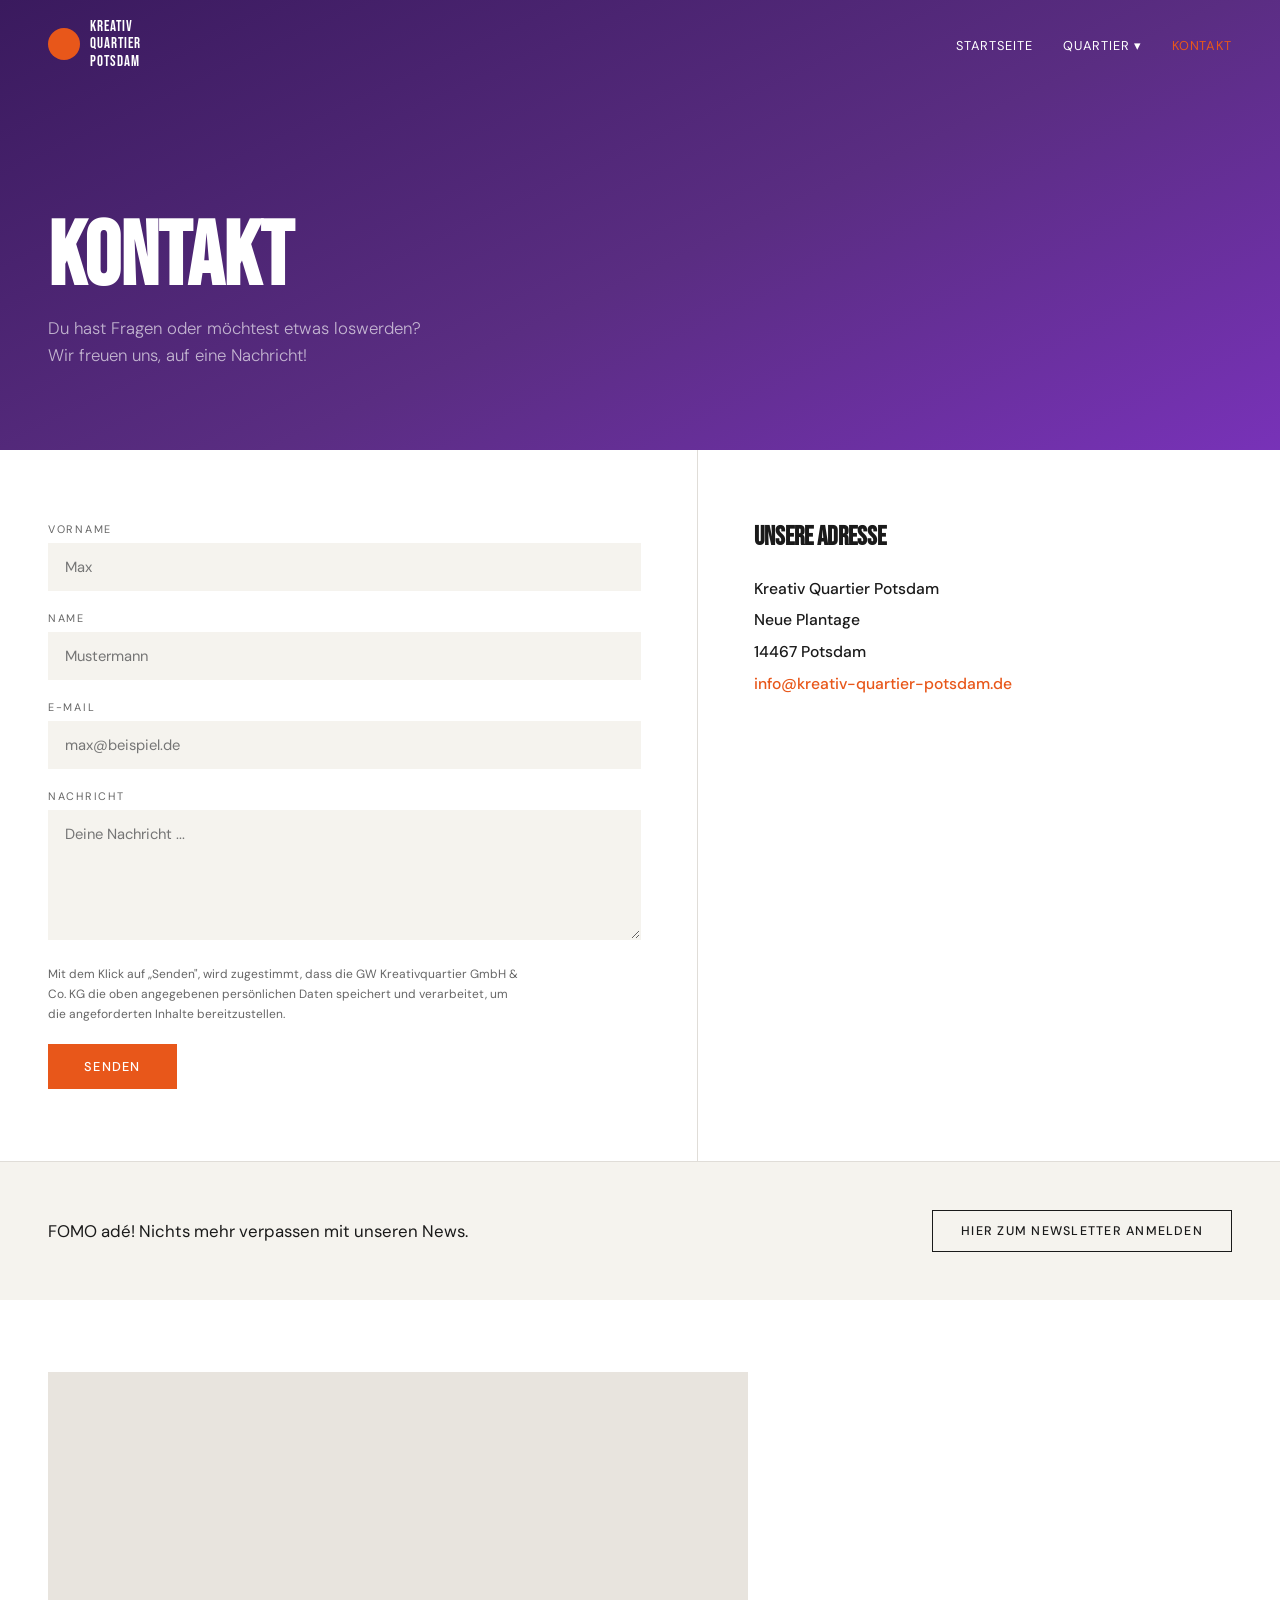
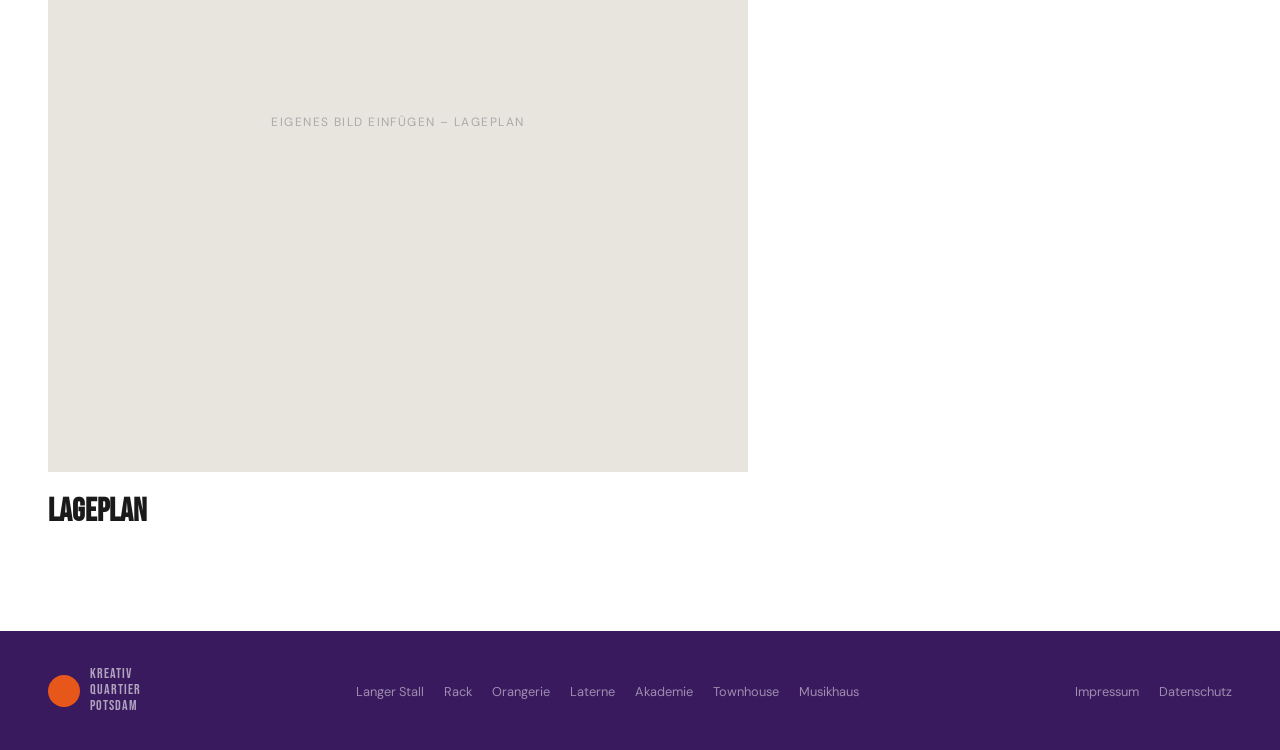
==== kontakt.html @ 8f133f1e "Add files via upload" ====
<!DOCTYPE html>
<html lang="de">
<head>
  <meta charset="UTF-8"/>
  <meta name="viewport" content="width=device-width, initial-scale=1.0"/>
  <title>Kontakt – Kreativ Quartier Potsdam</title>
  <link href="https://fonts.googleapis.com/css2?family=Bebas+Neue&family=DM+Sans:opsz,wght@9..40,300;9..40,400;9..40,500&display=swap" rel="stylesheet"/>
  <style>
    *, *::before, *::after { box-sizing: border-box; margin: 0; padding: 0; }
    html { scroll-behavior: smooth; }
    body { font-family: 'DM Sans', sans-serif; background: #fff; color: #1a1a1a; overflow-x: hidden; }

    :root {
      --orange: #E8571A;
      --purple: #5A2D82;
      --purple-dark: #3a1a5e;
      --off: #F5F3EE;
      --dark: #1a1a1a;
      --gray: #666;
      --border: #e0ddd8;
    }

    /* ── NAV ── */
    nav {
      position: fixed; top: 0; left: 0; right: 0; z-index: 200;
      display: flex; align-items: center; justify-content: space-between;
      padding: 18px 48px;
      background: rgba(26,10,50,0);
      transition: background .3s;
    }
    nav.scrolled { background: rgba(26,10,50,.95); backdrop-filter: blur(12px); }
    .nav-logo { display: flex; align-items: center; gap: 10px; text-decoration: none; }
    .logo-mark { width: 32px; height: 32px; background: var(--orange); border-radius: 50%; flex-shrink: 0; }
    .logo-text { font-family: 'Bebas Neue', sans-serif; font-size: .95rem; color: #fff; letter-spacing: .07em; line-height: 1.15; }
    .nav-links { display: flex; gap: 30px; list-style: none; align-items: center; }
    .nav-links > li > a { color: #fff; text-decoration: none; font-size: .8rem; letter-spacing: .07em; text-transform: uppercase; }
    .nav-links > li > a:hover, .nav-links > li > a.active { color: var(--orange); }
    .dropdown { position: relative; }
    .dropdown-menu {
      display: none; position: absolute; top: 130%; left: 0;
      background: var(--purple-dark); min-width: 160px; list-style: none;
      padding: 8px 0; border-top: 2px solid var(--orange); z-index: 300;
    }
    .dropdown:hover .dropdown-menu { display: block; }
    .dropdown-menu li a {
      display: block; padding: 8px 18px; font-size: .78rem;
      color: rgba(255,255,255,.8); text-decoration: none;
    }
    .dropdown-menu li a:hover { color: var(--orange); }
    .hamburger { display: none; flex-direction: column; gap: 5px; cursor: pointer; background: none; border: none; padding: 4px; }
    .hamburger span { width: 24px; height: 2px; background: #fff; display: block; }

    /* ── PAGE INTRO (purple hero) ── */
    .page-intro {
      background: linear-gradient(155deg, var(--purple-dark) 0%, var(--purple) 55%, #7832b8 100%);
      padding: 140px 48px 80px;
      min-height: 50vh;
      display: flex; flex-direction: column; justify-content: flex-end;
    }
    .page-intro h1 {
      font-family: 'Bebas Neue', sans-serif;
      font-size: clamp(3rem, 7vw, 6rem);
      color: #fff; line-height: .9; margin-bottom: 16px;
    }
    .page-intro p {
      color: rgba(255,255,255,.65); font-size: 1.05rem; font-weight: 300;
      max-width: 480px; line-height: 1.65;
    }

    /* ── MAIN CONTENT GRID ── */
    .main-grid {
      display: grid;
      grid-template-columns: 1.2fr 1fr;
      gap: 0;
      background: #fff;
    }

    /* ── CONTACT FORM COLUMN ── */
    .form-col {
      padding: 72px 56px 72px 48px;
      border-right: 1px solid var(--border);
    }
    .form-col .form-group { margin-bottom: 20px; }
    .form-col label {
      display: block; font-size: .68rem; letter-spacing: .16em;
      text-transform: uppercase; color: var(--gray); margin-bottom: 7px;
    }
    .form-col input,
    .form-col textarea {
      width: 100%; background: var(--off); border: 1px solid transparent;
      color: var(--dark); padding: 13px 16px;
      font-family: 'DM Sans', sans-serif; font-size: .92rem;
      outline: none; transition: border-color .2s;
    }
    .form-col input:focus,
    .form-col textarea:focus { border-color: var(--orange); background: #fff; }
    .form-col textarea { resize: vertical; min-height: 130px; }
    .form-privacy {
      font-size: .75rem; color: var(--gray); line-height: 1.65;
      margin-bottom: 20px; max-width: 480px;
    }
    .btn-submit {
      background: var(--orange); color: #fff; border: none;
      padding: 14px 36px; font-family: 'DM Sans', sans-serif;
      font-size: .8rem; letter-spacing: .1em; text-transform: uppercase;
      font-weight: 500; cursor: pointer; transition: background .2s;
    }
    .btn-submit:hover { background: #c9461a; }

    /* ── ADDRESS COLUMN ── */
    .address-col { padding: 72px 48px 72px 56px; }
    .address-col h2 {
      font-family: 'Bebas Neue', sans-serif; font-size: 1.6rem;
      margin-bottom: 20px; color: var(--dark);
    }
    .address-col address {
      font-style: normal; line-height: 2; font-size: .98rem; color: var(--dark);
      font-weight: 500; margin-bottom: 6px;
    }
    .address-col a {
      display: block; margin-top: 6px; color: var(--orange);
      text-decoration: none; font-weight: 500; font-size: .98rem;
    }
    .address-col a:hover { text-decoration: underline; }

    /* ── NEWSLETTER ── */
    .newsletter-strip {
      background: var(--off); padding: 48px;
      display: flex; align-items: center; justify-content: space-between;
      gap: 32px; flex-wrap: wrap;
      border-top: 1px solid var(--border);
    }
    .newsletter-strip p {
      font-size: 1.05rem; font-weight: 400; color: var(--dark);
    }
    .newsletter-link {
      display: inline-block; padding: 12px 28px; border: 1px solid var(--dark);
      color: var(--dark); text-decoration: none; font-size: .78rem;
      letter-spacing: .1em; text-transform: uppercase; font-weight: 500;
      white-space: nowrap; transition: all .2s; flex-shrink: 0;
    }
    .newsletter-link:hover { background: var(--dark); color: #fff; }

    /* ── LAGEPLAN ── */
    .lageplan-section { padding: 72px 48px; background: #fff; }
    .lageplan-section h2 {
      font-family: 'Bebas Neue', sans-serif; font-size: 2rem;
      margin-bottom: 28px; color: var(--dark);
    }
    .lageplan-img {
      width: 100%; aspect-ratio: 1 / 1; max-width: 700px;
      background: #e8e4de;
      display: flex; align-items: center; justify-content: center;
      font-size: .75rem; letter-spacing: .12em; text-transform: uppercase;
      color: #aaa;
    }

    /* ── FOOTER ── */
    footer { background: var(--purple-dark); padding: 36px 48px; }
    .footer-inner {
      display: flex; align-items: center; justify-content: space-between;
      flex-wrap: wrap; gap: 24px;
    }
    .footer-logo { display: flex; align-items: center; gap: 10px; text-decoration: none; }
    .footer-logo .logo-text { font-size: .85rem; color: rgba(255,255,255,.6); }
    .footer-links, .footer-legal { list-style: none; display: flex; gap: 20px; flex-wrap: wrap; }
    .footer-links a, .footer-legal a {
      color: rgba(255,255,255,.5); text-decoration: none; font-size: .8rem;
    }
    .footer-links a:hover, .footer-legal a:hover { color: var(--orange); }

    /* ── RESPONSIVE ── */
    @media (max-width: 900px) {
      nav { padding: 14px 24px; }
      .nav-links { display: none; }
      .hamburger { display: flex; }
      .page-intro { padding: 120px 24px 60px; }
      .main-grid { grid-template-columns: 1fr; }
      .form-col { padding: 48px 24px; border-right: none; border-bottom: 1px solid var(--border); }
      .address-col { padding: 48px 24px; }
      .newsletter-strip { padding: 36px 24px; }
      .lageplan-section { padding: 48px 24px; }
      footer { padding: 32px 24px; }
      .footer-inner { flex-direction: column; align-items: flex-start; }
    }
  </style>
</head>
<body>

<!-- NAV -->
<nav id="navbar">
  <a href="ehem-kohlenhofareal-grombühl.html" class="nav-logo">
    <div class="logo-mark"></div>
    <div class="logo-text">KREATIV<br>QUARTIER<br>POTSDAM</div>
  </a>
  <ul class="nav-links" id="navLinks">
    <li><a href="ehem-kohlenhofareal-grombühl.html">Startseite</a></li>
    <li class="dropdown">
      <a href="quartier.html">Quartier ▾</a>
      <ul class="dropdown-menu">
        <li><a href="quartier/frame.html">Frame</a></li>
        <li><a href="quartier/pulse.html">Pulse</a></li>
        <li><a href="quartier/leuchtturm.html">Leuchtturm</a></li>
        <li><a href="quartier/deck.html">Deck</a></li>
        <li><a href="quartier/forum.html">Forum</a></li>
      </ul>
    </li>
    <li><a href="kontakt.html" class="active">Kontakt</a></li>
  </ul>
  <button class="hamburger" id="hamburger" aria-label="Menu">
    <span></span><span></span><span></span>
  </button>
</nav>

<!-- HERO / PAGE INTRO -->
<div class="page-intro">
  <h1>Kontakt</h1>
  <p>Du hast Fragen oder möchtest etwas loswerden?<br>Wir freuen uns, auf eine Nachricht!</p>
</div>

<!-- MAIN: FORM + ADDRESS -->
<div class="main-grid">

  <!-- Kontaktformular -->
  <div class="form-col">
    <form id="contactForm">
      <div class="form-group">
        <label>Vorname</label>
        <input type="text" placeholder="Max" />
      </div>
      <div class="form-group">
        <label>Name</label>
        <input type="text" placeholder="Mustermann" />
      </div>
      <div class="form-group">
        <label>E-Mail</label>
        <input type="email" placeholder="max@beispiel.de" />
      </div>
      <div class="form-group">
        <label>Nachricht</label>
        <textarea placeholder="Deine Nachricht ..."></textarea>
      </div>
      <p class="form-privacy">Mit dem Klick auf „Senden", wird zugestimmt, dass die GW Kreativquartier GmbH &amp; Co. KG die oben angegebenen persönlichen Daten speichert und verarbeitet, um die angeforderten Inhalte bereitzustellen.</p>
      <button type="submit" class="btn-submit">Senden</button>
    </form>
  </div>

  <!-- Adresse -->
  <div class="address-col">
    <h2>Unsere Adresse</h2>
    <address>
      Kreativ Quartier Potsdam<br>
      Neue Plantage<br>
      14467 Potsdam
    </address>
    <a href="mailto:info@kreativ-quartier-potsdam.de">info@kreativ-quartier-potsdam.de</a>
  </div>

</div>

<!-- NEWSLETTER -->
<div class="newsletter-strip">
  <p>FOMO adé! Nichts mehr verpassen mit unseren News.</p>
  <a href="https://share-eu1.hsforms.com/132pqT9WJT3a6_jC-g56A9A2dw2k5" target="_blank" class="newsletter-link">Hier zum Newsletter anmelden</a>
</div>

<!-- LAGEPLAN -->
<div class="lageplan-section">
  <div class="lageplan-img">Eigenes Bild einfügen – Lageplan</div>
  <h2 style="margin-top:20px;">Lageplan</h2>
</div>

<!-- FOOTER -->
<footer>
  <div class="footer-inner">
    <a href="kreativ-quartier-potsdam.html" class="footer-logo">
      <div class="logo-mark"></div>
      <div class="logo-text">KREATIV<br>QUARTIER<br>POTSDAM</div>
    </a>
    <ul class="footer-links">
      <li><a href="quartier/langer-stall.html">Langer Stall</a></li>
      <li><a href="quartier/rack.html">Rack</a></li>
      <li><a href="quartier/orangerie.html">Orangerie</a></li>
      <li><a href="quartier/laterne.html">Laterne</a></li>
      <li><a href="quartier/akademie.html">Akademie</a></li>
      <li><a href="quartier/townhouse.html">Townhouse</a></li>
      <li><a href="quartier/musikhaus.html">Musikhaus</a></li>
    </ul>
    <ul class="footer-legal">
      <li><a href="#">Impressum</a></li>
      <li><a href="#">Datenschutz</a></li>
    </ul>
  </div>
</footer>

<script>
  // Sticky nav
  const nav = document.getElementById('navbar');
  window.addEventListener('scroll', () => {
    nav.classList.toggle('scrolled', window.scrollY > 50);
  });

  // Hamburger
  const hamburger = document.getElementById('hamburger');
  const links = document.getElementById('navLinks');
  let open = false;
  hamburger.addEventListener('click', () => {
    open = !open;
    links.style.cssText = open
      ? 'display:flex;flex-direction:column;position:fixed;inset:0;background:rgba(26,0,50,.97);align-items:center;justify-content:center;gap:24px;z-index:99;padding:40px;'
      : '';
  });

  // Form submit
  const form = document.getElementById('contactForm');
  form.addEventListener('submit', e => {
    e.preventDefault();
    const btn = form.querySelector('.btn-submit');
    btn.textContent = 'Nachricht gesendet ✓';
    btn.style.background = '#1f7a40';
    setTimeout(() => {
      btn.textContent = 'Senden';
      btn.style.background = '';
    }, 3500);
  });
</script>
</body>
</html>
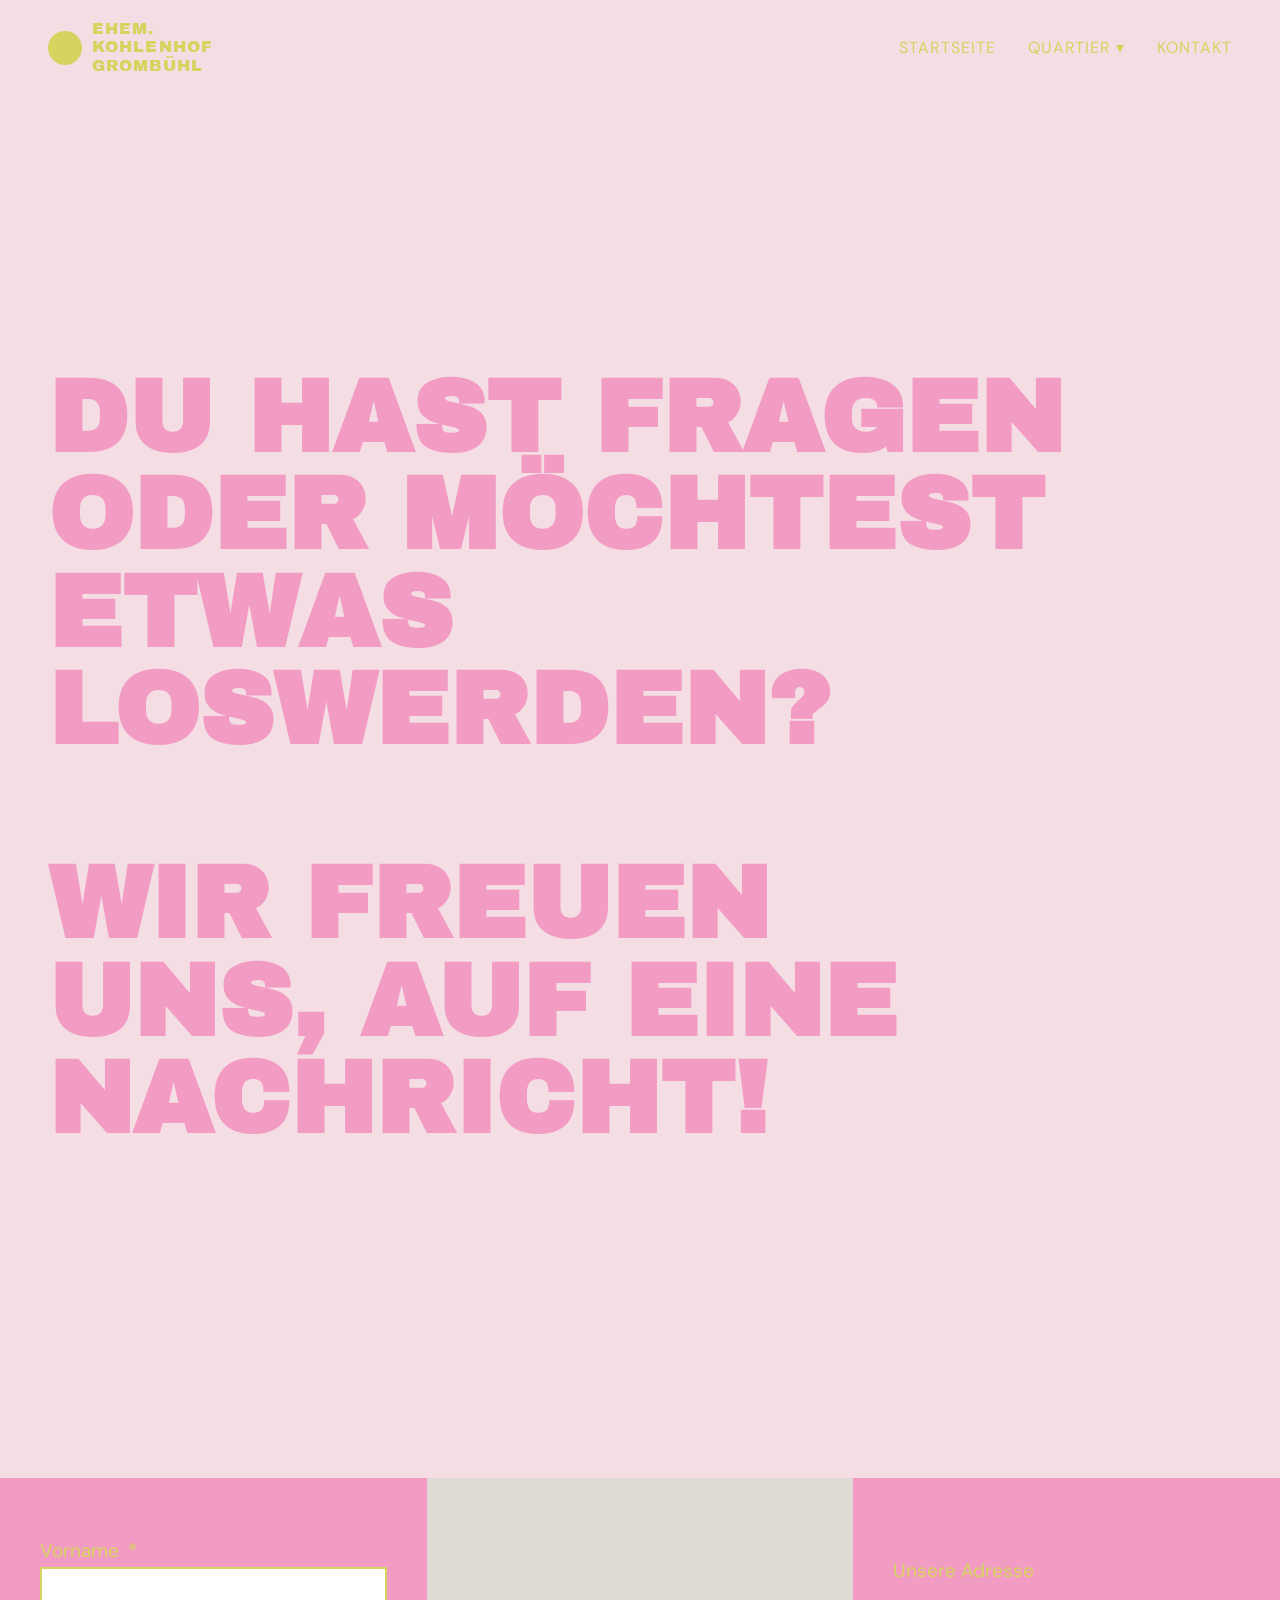
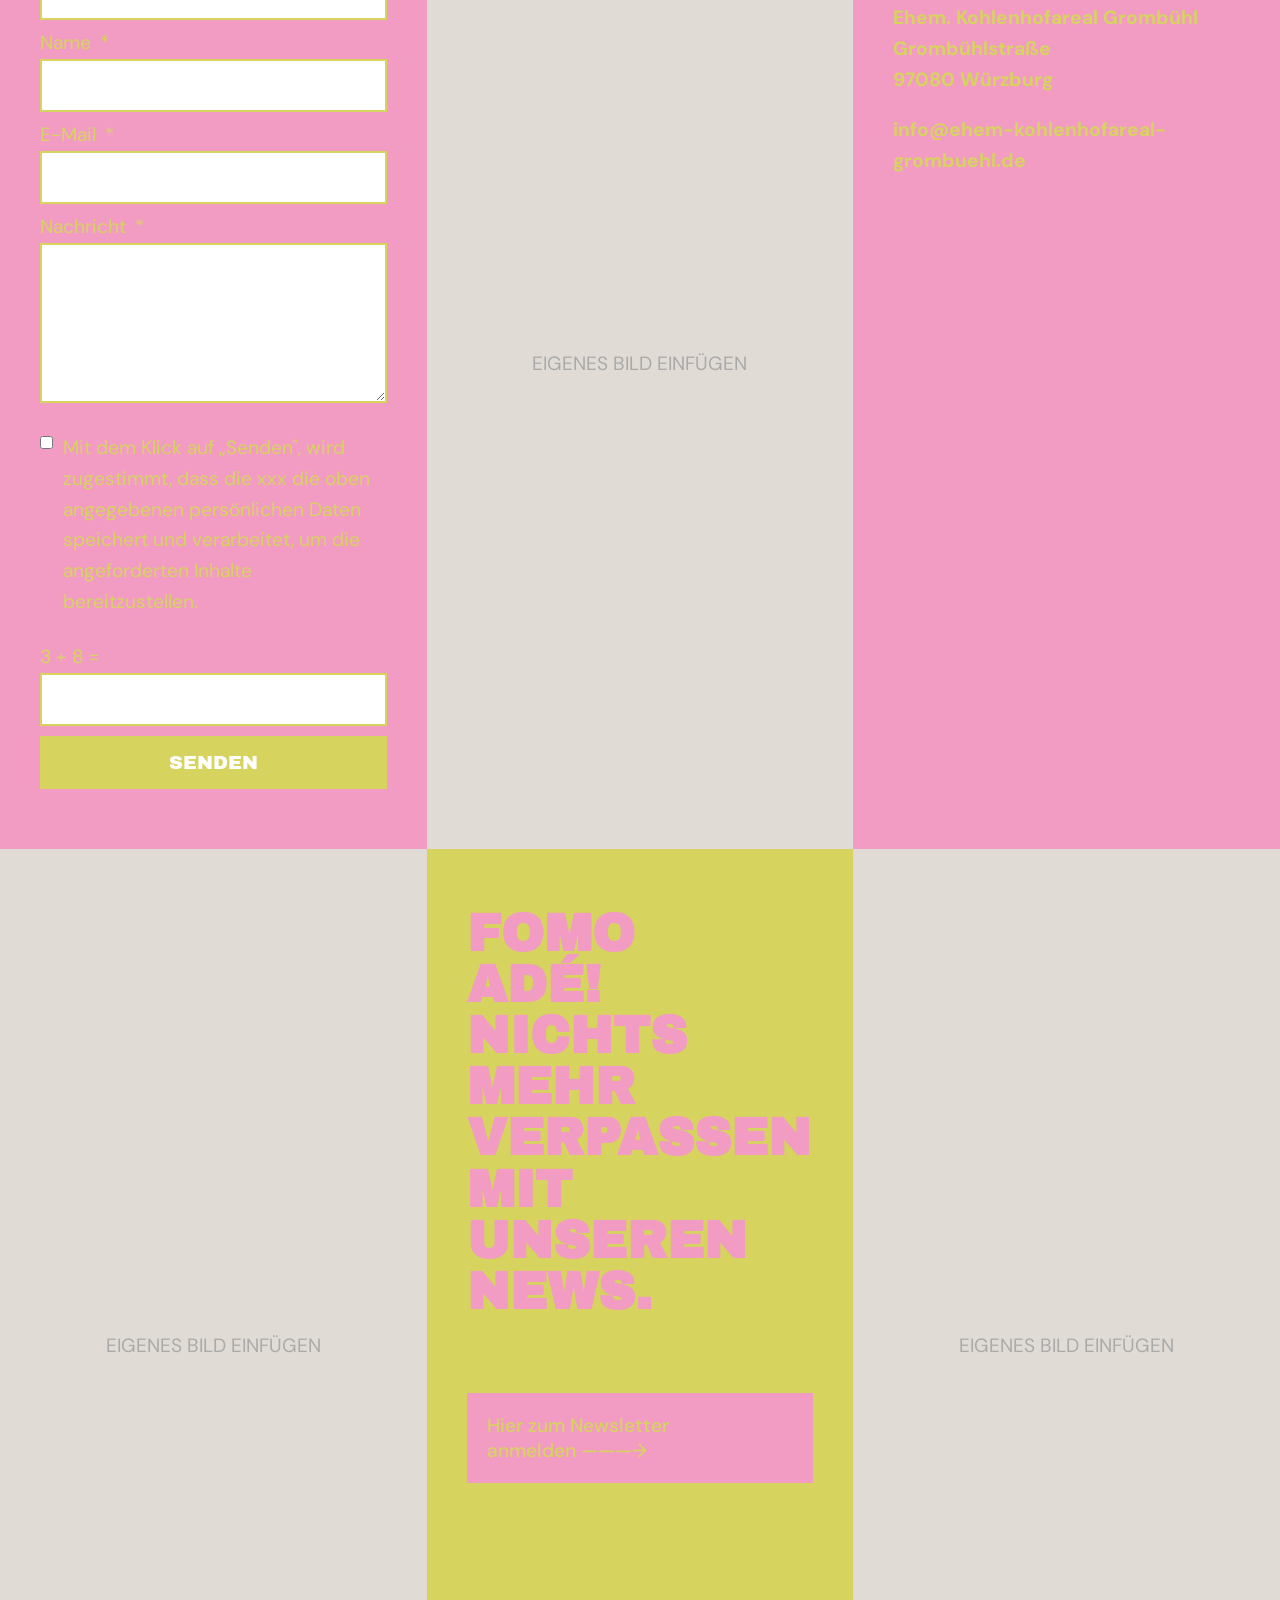
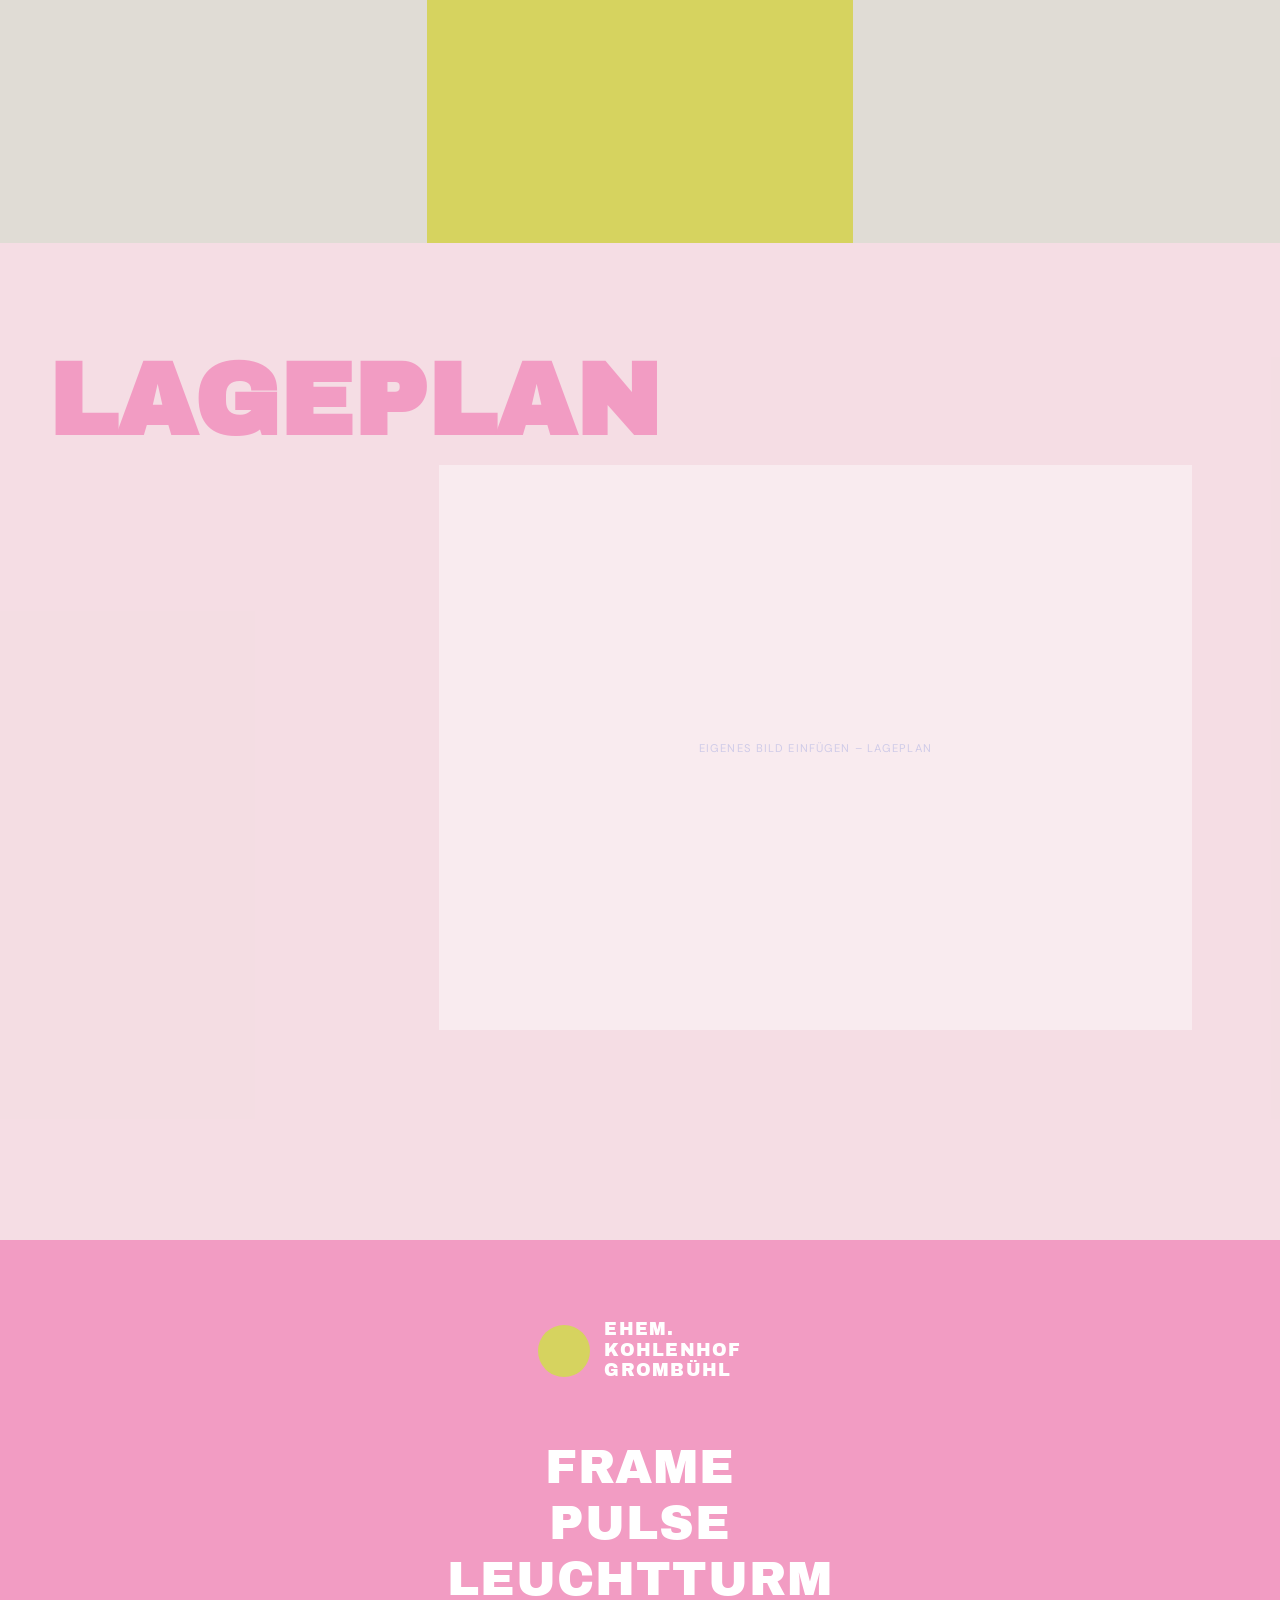
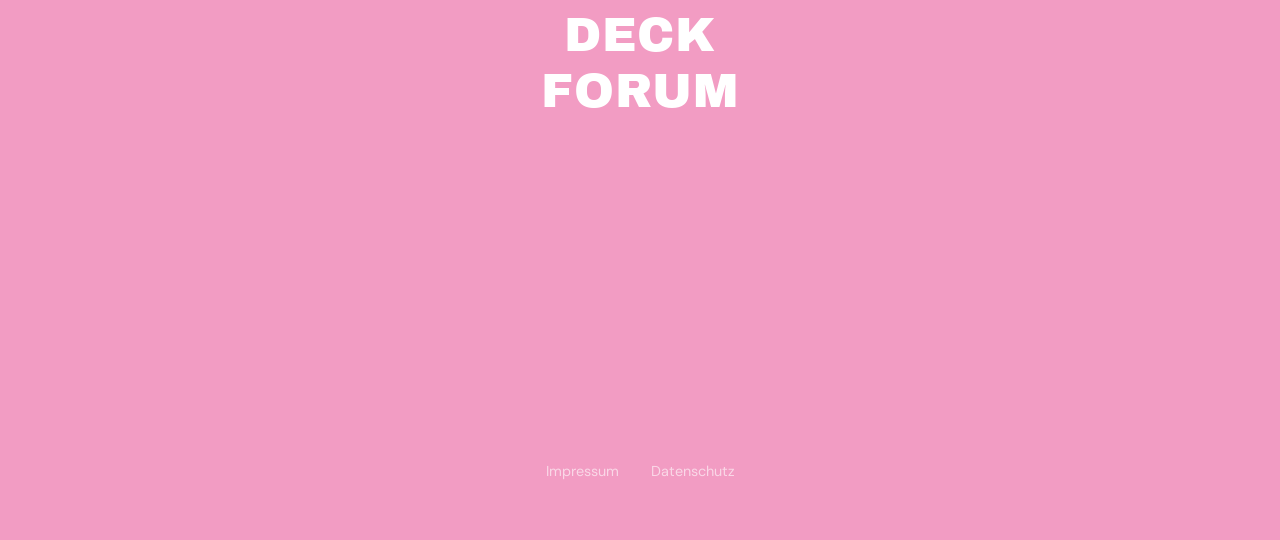
==== commit a4cfb608: "Änderung" ====
--- a/kontakt.html
+++ b/kontakt.html
@@ -1,295 +1,700 @@
 <!DOCTYPE html>
 <html lang="de">
 <head>
-  <meta charset="UTF-8"/>
-  <meta name="viewport" content="width=device-width, initial-scale=1.0"/>
-  <title>Kontakt – Kreativ Quartier Potsdam</title>
-  <link href="https://fonts.googleapis.com/css2?family=Bebas+Neue&family=DM+Sans:opsz,wght@9..40,300;9..40,400;9..40,500&display=swap" rel="stylesheet"/>
+ <meta charset="UTF-8" />
+  <meta name="viewport" content="width=device-width, initial-scale=1.0" />
+  <title>Ehem. Kohlenhofareal Grombühl</title>
+  <link href="https://fonts.googleapis.com/css2?family=Archivo+Black&family=DM+Sans:ital,opsz,wght@0,9..40,300;0,9..40,400;0,9..40,500;1,9..40,300&display=swap" rel="stylesheet" />
   <style>
     *, *::before, *::after { box-sizing: border-box; margin: 0; padding: 0; }
+
+    :root {
+      --gelb: 244, 210, 66;
+      --rot: 196, 95, 63;
+      --lachs: 255, 192, 192;
+      --rosa: 242, 156, 195;
+      --lila: 207, 203, 232;
+      --blau: 128, 176, 232;
+      --grün1: 137, 142, 70;
+      --grün2: 214, 211, 95;
+      --türkis: 0, 132, 113;
+      --white: #FFFFFF;
+      --off-white: #F5F3EE;
+      --dark: #1a1a1a;
+      --gray: #888;
+    }
+
     html { scroll-behavior: smooth; }
-    body { font-family: 'DM Sans', sans-serif; background: #fff; color: #1a1a1a; overflow-x: hidden; }
-
-    :root {
-      --orange: #E8571A;
-      --purple: #5A2D82;
-      --purple-dark: #3a1a5e;
-      --off: #F5F3EE;
-      --dark: #1a1a1a;
-      --gray: #666;
-      --border: #e0ddd8;
-    }
-
-    /* ── NAV ── */
+
+    body {
+      font-family: 'DM Sans', sans-serif;
+      background: var(--off-white);
+      color: var(--dark);
+      overflow-x: hidden;
+    }
+
+
+   /* ── NAV ── */
     nav {
-      position: fixed; top: 0; left: 0; right: 0; z-index: 200;
+      position: fixed; top: 0; left: 0; right: 0; z-index: 100;
       display: flex; align-items: center; justify-content: space-between;
-      padding: 18px 48px;
-      background: rgba(26,10,50,0);
+      padding: 20px 48px;
+      background: transparent;
       transition: background .3s;
     }
-    nav.scrolled { background: rgba(26,10,50,.95); backdrop-filter: blur(12px); }
-    .nav-logo { display: flex; align-items: center; gap: 10px; text-decoration: none; }
-    .logo-mark { width: 32px; height: 32px; background: var(--orange); border-radius: 50%; flex-shrink: 0; }
-    .logo-text { font-family: 'Bebas Neue', sans-serif; font-size: .95rem; color: #fff; letter-spacing: .07em; line-height: 1.15; }
-    .nav-links { display: flex; gap: 30px; list-style: none; align-items: center; }
-    .nav-links > li > a { color: #fff; text-decoration: none; font-size: .8rem; letter-spacing: .07em; text-transform: uppercase; }
-    .nav-links > li > a:hover, .nav-links > li > a.active { color: var(--orange); }
-    .dropdown { position: relative; }
+    nav.scrolled { 
+      background: rgba(255,255,255,.50); 
+      backdrop-filter: blur(14px); 
+    }
+    .nav-logo { 
+      display: flex; 
+      align-items: center; 
+      gap: 10px; 
+      text-decoration: none; 
+    }
+    .logo-mark { 
+      width: 34px; 
+      height: 34px; 
+      background: rgba(var(--grün2), 1); 
+      border-radius: 50%; 
+      flex-shrink: 0; 
+    }
+    .logo-text {
+      font-family: 'Archivo Black', sans-serif; 
+      font-size: 1rem;
+      color: rgba(var(--grün2), 1); 
+      letter-spacing: .07em; 
+      line-height: 1.15;
+    }
+    .nav-links { 
+      display: flex; 
+      gap: 32px; 
+      list-style: none; 
+      align-items: center; 
+    }
+    .nav-links a {
+      color: rgba(var(--grün2), 1); 
+      text-decoration: none;
+      font-size: 1rem; 
+      font-weight: 400; 
+      letter-spacing: .06em;
+      text-transform: uppercase; 
+      position: relative;
+    }
+    .nav-links a::after {
+      content: ''; 
+      position: absolute; 
+      bottom: -3px; 
+      left: 0; 
+      right: 0;
+      height: 1px; 
+      background: rgba(var(--grün2), 1);
+      transform: scaleX(0); 
+      transition: transform .25s;
+    }
+    .nav-links a:hover::after { 
+      transform: scaleX(1); 
+    }
+    .dropdown { 
+      position: relative; 
+    }
     .dropdown-menu {
-      display: none; position: absolute; top: 130%; left: 0;
-      background: var(--purple-dark); min-width: 160px; list-style: none;
-      padding: 8px 0; border-top: 2px solid var(--orange); z-index: 300;
-    }
-    .dropdown:hover .dropdown-menu { display: block; }
-    .dropdown-menu li a {
-      display: block; padding: 8px 18px; font-size: .78rem;
-      color: rgba(255,255,255,.8); text-decoration: none;
-    }
-    .dropdown-menu li a:hover { color: var(--orange); }
-    .hamburger { display: none; flex-direction: column; gap: 5px; cursor: pointer; background: none; border: none; padding: 4px; }
-    .hamburger span { width: 24px; height: 2px; background: #fff; display: block; }
-
-    /* ── PAGE INTRO (purple hero) ── */
-    .page-intro {
-      background: linear-gradient(155deg, var(--purple-dark) 0%, var(--purple) 55%, #7832b8 100%);
-      padding: 140px 48px 80px;
-      min-height: 50vh;
-      display: flex; flex-direction: column; justify-content: flex-end;
-    }
-    .page-intro h1 {
-      font-family: 'Bebas Neue', sans-serif;
-      font-size: clamp(3rem, 7vw, 6rem);
-      color: #fff; line-height: .9; margin-bottom: 16px;
-    }
-    .page-intro p {
-      color: rgba(255,255,255,.65); font-size: 1.05rem; font-weight: 300;
-      max-width: 480px; line-height: 1.65;
-    }
-
-    /* ── MAIN CONTENT GRID ── */
-    .main-grid {
+      display: none; 
+      position: absolute; 
+      top: 160%; 
+      left: 0;
+      background: rgba(var(--rosa), 1); 
+      min-width: 170px;
+    }
+    .dropdown-menu::before {
+      content: '';
+      position: absolute;
+      top: -20px;        
+      left: 0; right: 0;
+      height: 20px;      
+      background: transparent;
+    }
+    .dropdown:hover .dropdown-menu { 
+      display: block; 
+    }
+    .dropdown-menu a {
+      display: block; 
+      padding: 8px 18px; 
+      font-size: 1rem;
+      text-transform: none; 
+      letter-spacing: 0; 
+      color: rgba(var(--grün2), 1);
+    }
+    .dropdown-menu a::after { 
+      display: none; 
+    }
+    .dropdown-menu a:hover { 
+      background: rgba(var(--grün2), 1); 
+      color: rgba(var(--rosa), 1); 
+      text-decoration: underline; 
+    }
+    .nav-cta {
+      background: var(--white) !important; 
+      color: var(--white) !important;
+      padding: 10px 22px !important;
+    }
+    .nav-cta::after { 
+      display: none !important; 
+    }
+    .nav-cta:hover { 
+      background: #c9461a !important; 
+    }
+    .hamburger { 
+      display: none; 
+      flex-direction: column; 
+      gap: 5px; cursor: pointer;
+      background: none; 
+      border: none;   
+      padding: 4px; 
+    }
+    .hamburger span { 
+      width: 26px; 
+      height: 2px; 
+      background: var(--white); 
+      display: block; 
+      transition: .3s; 
+    }
+
+
+    /* ── KONTAKT HEAD ── */
+    .kontakt-head-section {
+      background: rgba(var(--rosa), 0.25);
+      min-height: 100vh;
+      padding: 120px 48px 80px;
+    }
+    .kontakt-head-section h1 {
+      font-family: 'Archivo Black', sans-serif;
+      font-size: clamp(4rem, 8vw, 8rem);
+      color: rgba(var(--rosa), 1);
+      text-transform: uppercase;
+      line-height: .95;
+      margin-top: 250px;
+      margin-bottom: 250px;
+    }
+
+    @media (max-width: 600px) {
+      .kontakt-head-section { padding: 100px 24px 60px; }
+      .kontakt-head-section h1 { margin-bottom: 60px; }
+    }
+
+
+    /* ── KONTAKT SEITE ── */
+    .kontakt-wrapper {
       display: grid;
-      grid-template-columns: 1.2fr 1fr;
-      gap: 0;
-      background: #fff;
-    }
-
-    /* ── CONTACT FORM COLUMN ── */
-    .form-col {
-      padding: 72px 56px 72px 48px;
-      border-right: 1px solid var(--border);
-    }
-    .form-col .form-group { margin-bottom: 20px; }
-    .form-col label {
-      display: block; font-size: .68rem; letter-spacing: .16em;
-      text-transform: uppercase; color: var(--gray); margin-bottom: 7px;
-    }
-    .form-col input,
-    .form-col textarea {
-      width: 100%; background: var(--off); border: 1px solid transparent;
-      color: var(--dark); padding: 13px 16px;
-      font-family: 'DM Sans', sans-serif; font-size: .92rem;
-      outline: none; transition: border-color .2s;
-    }
-    .form-col input:focus,
-    .form-col textarea:focus { border-color: var(--orange); background: #fff; }
-    .form-col textarea { resize: vertical; min-height: 130px; }
-    .form-privacy {
-      font-size: .75rem; color: var(--gray); line-height: 1.65;
-      margin-bottom: 20px; max-width: 480px;
-    }
-    .btn-submit {
-      background: var(--orange); color: #fff; border: none;
-      padding: 14px 36px; font-family: 'DM Sans', sans-serif;
-      font-size: .8rem; letter-spacing: .1em; text-transform: uppercase;
-      font-weight: 500; cursor: pointer; transition: background .2s;
-    }
-    .btn-submit:hover { background: #c9461a; }
-
-    /* ── ADDRESS COLUMN ── */
-    .address-col { padding: 72px 48px 72px 56px; }
-    .address-col h2 {
-      font-family: 'Bebas Neue', sans-serif; font-size: 1.6rem;
-      margin-bottom: 20px; color: var(--dark);
-    }
-    .address-col address {
-      font-style: normal; line-height: 2; font-size: .98rem; color: var(--dark);
-      font-weight: 500; margin-bottom: 6px;
-    }
-    .address-col a {
-      display: block; margin-top: 6px; color: var(--orange);
-      text-decoration: none; font-weight: 500; font-size: .98rem;
-    }
-    .address-col a:hover { text-decoration: underline; }
-
-    /* ── NEWSLETTER ── */
-    .newsletter-strip {
-      background: var(--off); padding: 48px;
-      display: flex; align-items: center; justify-content: space-between;
-      gap: 32px; flex-wrap: wrap;
-      border-top: 1px solid var(--border);
-    }
-    .newsletter-strip p {
-      font-size: 1.05rem; font-weight: 400; color: var(--dark);
+      grid-template-columns: 1fr 1fr 1fr;
+    }
+    .kontakt-seite,
+    .newsletter-section {
+      display: contents;
+    }
+
+    /* Spalte 1: Formular */
+    .kontakt-form-col {
+      background: rgba(var(--rosa), 1);
+      padding: 60px 40px 60px;
+      display: flex;
+      flex-direction: column;
+    }
+    .kontakt-form-col form {
+      display: flex;
+      flex-direction: column;
+      gap: 10px;
+    }
+    .kontakt-form-col .kf-group {
+      display: flex;
+      flex-direction: column;
+      gap: 4px;
+    }
+    .kontakt-form-col label {
+      font-size: 1.2rem;
+      color: rgba(var(--grün2), 1);
+    }
+    .kontakt-form-col label .required {
+      color: rgba(var(--grün2), 1);
+      margin-left: 4px;
+    }
+    .kontakt-form-col input,
+    .kontakt-form-col textarea {
+      width: 100%;
+      background: var(--white);
+      border: 2px solid rgba(var(--grün2), 1);
+      color: rgba(var(--grün2), 1);
+      padding: 12px 14px;
+      font-family: 'DM Sans', sans-serif;
+      font-size: 1.2rem;
+      outline: none;
+    }
+    .kontakt-form-col textarea {
+      resize: vertical;
+      min-height: 160px;
+    }
+    .kontakt-privacy {
+      display: flex;
+      align-items: flex-start;
+      gap: 10px;
+      font-size: 1.2rem;
+      color: rgba(var(--grün2), 1);
+      line-height: 1.6;
+      margin-top: 20px;
+    }
+    .kontakt-privacy input[type="checkbox"] {
+      width: auto;
+      margin-top: 3px;
+      flex-shrink: 0;
+      border: 1.5px solid rgba(var(--grün2), 1);
+    }
+    .kontakt-captcha-label {
+      font-size: 1.2rem;
+      color: rgba(var(--grün2), 1);
+    }
+    .kontakt-submit {
+      width: 100%;
+      background: rgba(var(--grün2), 1);
+      color: var(--white);
+      border: none;
+      padding: 16px;
+      font-family: 'Archivo Black', sans-serif;
+      font-size: 1.2rem;
+      text-transform: uppercase;
+      cursor: pointer;
+      transition: background .2s;
+    }
+
+    /* Spalte 2: Bild */
+    .kontakt-img-col {
+      position: relative;
+      overflow: hidden;
+    }
+    .kontakt-img-col img {
+      position: absolute;
+      inset: 0;
+      width: 100%;
+      height: 100%;
+      object-fit: cover;
+    }
+    .kontakt-img-placeholder {
+      position: absolute;
+      inset: 0;
+      background: #e0dcd5;
+      display: flex;
+      align-items: center;
+      justify-content: center;
+      font-size: 1.2rem;
+      text-transform: uppercase;
+      color: #aaa;
+    }
+
+    /* Spalte 3: Adresse */
+    .kontakt-adresse-col {
+      background: rgba(var(--rosa), 1);
+      padding: 80px 40px 60px;
+      display: flex;
+      flex-direction: column;
+      gap: 20px;
+    }
+    .kontakt-adresse-col .adresse-label {
+      font-size: 1.2rem;
+      color: rgba(var(--grün2), 1);
+    }
+    .kontakt-adresse-col address {
+      font-style: normal;
+      font-size: 1.2rem;
+      color: rgba(var(--grün2), 1);
+      line-height: 1.6;
+      font-weight: bold
+    }
+    .kontakt-adresse-col a {
+      font-size: 1.2rem;
+      color: rgba(var(--grün2), 1);
+      text-decoration: none;
+      line-height: 1.6;
+      font-weight: bold
+    }
+    .kontakt-adresse-col a:hover {
+      text-decoration: underline;
+    }
+
+    /* ── NEWSLETTER SECTION ── */
+    .newsletter-img-left {
+      position: relative;
+      overflow: hidden;
+    }
+    .newsletter-img-left img,
+    .newsletter-img-right img {
+      position: absolute;
+      inset: 0;
+      width: 100%;
+      height: 100%;
+      object-fit: cover;
+    }
+    .newsletter-img-placeholder {
+      position: absolute;
+      inset: 0;
+      background: #e0dcd5;
+      display: flex;
+      align-items: center;
+      justify-content: center;
+      font-size: 1.2rem;
+      text-transform: uppercase;
+      color: #aaa;
+    }
+    .newsletter-mitte {
+      background: rgba(var(--grün2), 1);
+      padding: 60px 40px;
+      display: flex;
+      flex-direction: column;
+      justify-content: space-between;
+    }
+    .newsletter-mitte h2 {
+      font-family: 'Archivo Black', sans-serif;
+      font-size: clamp(2rem, 4vw, 4rem);
+      color: rgba(var(--rosa), 1);
+      text-transform: uppercase;
+      line-height: 1.0;
+      margin-bottom: 75px;
     }
     .newsletter-link {
-      display: inline-block; padding: 12px 28px; border: 1px solid var(--dark);
-      color: var(--dark); text-decoration: none; font-size: .78rem;
-      letter-spacing: .1em; text-transform: uppercase; font-weight: 500;
-      white-space: nowrap; transition: all .2s; flex-shrink: 0;
-    }
-    .newsletter-link:hover { background: var(--dark); color: #fff; }
+      display: inline-flex;
+      align-items: center;
+      justify-content: space-between;
+      gap: 16px;
+      padding: 20px 20px;
+      background: rgba(var(--rosa), 1);
+      color: rgba(var(--grün2), 1);
+      text-decoration: none;
+      font-size: 1.2rem;
+      font-weight: 500;
+      transition: opacity .2s;
+      margin-bottom: 300px;
+    }
+    .newsletter-link:hover {
+      text-decoration: underline;
+    }
+    .newsletter-img-right {
+      position: relative;
+      overflow: hidden;
+    }
+
+    @media (max-width: 900px) {
+      .kontakt-wrapper { grid-template-columns: 1fr; }
+      .kontakt-seite, .newsletter-section { display: block; }
+      .kontakt-img-col { min-height: 50vh; }
+      .newsletter-img-left,
+      .newsletter-img-right { min-height: 40vh; position: relative; }
+    }
+
 
     /* ── LAGEPLAN ── */
-    .lageplan-section { padding: 72px 48px; background: #fff; }
-    .lageplan-section h2 {
-      font-family: 'Bebas Neue', sans-serif; font-size: 2rem;
-      margin-bottom: 28px; color: var(--dark);
+    .lageplan-section {
+      background: rgba(var(--rosa), 0.25);
+      padding: 60px 48px;
+      display: block;
+      grid-template-columns: 1fr 2fr;
+      gap: 48px;
+      align-items: start;
+      min-height: 60vh;
+    }
+    .lageplan-titel h2 {
+      font-family: 'Archivo Black', sans-serif;
+      font-size: clamp(4rem, 8vw, 8rem);
+      color: rgba(var(--rosa), 1);
+      text-transform: uppercase;
+      line-height: .95;
+      margin-top: 50px;
+      margin-bottom: 15px;
     }
     .lageplan-img {
-      width: 100%; aspect-ratio: 1 / 1; max-width: 700px;
-      background: #e8e4de;
-      display: flex; align-items: center; justify-content: center;
-      font-size: .75rem; letter-spacing: .12em; text-transform: uppercase;
-      color: #aaa;
-    }
-
-    /* ── FOOTER ── */
-    footer { background: var(--purple-dark); padding: 36px 48px; }
-    .footer-inner {
-      display: flex; align-items: center; justify-content: space-between;
-      flex-wrap: wrap; gap: 24px;
-    }
-    .footer-logo { display: flex; align-items: center; gap: 10px; text-decoration: none; }
-    .footer-logo .logo-text { font-size: .85rem; color: rgba(255,255,255,.6); }
-    .footer-links, .footer-legal { list-style: none; display: flex; gap: 20px; flex-wrap: wrap; }
-    .footer-links a, .footer-legal a {
-      color: rgba(255,255,255,.5); text-decoration: none; font-size: .8rem;
-    }
-    .footer-links a:hover, .footer-legal a:hover { color: var(--orange); }
-
-    /* ── RESPONSIVE ── */
-    @media (max-width: 900px) {
-      nav { padding: 14px 24px; }
-      .nav-links { display: none; }
-      .hamburger { display: flex; }
-      .page-intro { padding: 120px 24px 60px; }
-      .main-grid { grid-template-columns: 1fr; }
-      .form-col { padding: 48px 24px; border-right: none; border-bottom: 1px solid var(--border); }
-      .address-col { padding: 48px 24px; }
-      .newsletter-strip { padding: 36px 24px; }
-      .lageplan-section { padding: 48px 24px; }
-      footer { padding: 32px 24px; }
-      .footer-inner { flex-direction: column; align-items: flex-start; }
+      margin-left: 33%;
+      box-sizing: border-box;
+      padding-right: 40px;
+      margin-bottom: 150px;   
+    }
+    .lageplan-img img {
+      width: 100%;
+      height: auto;
+      display: block;
+    }
+    .lageplan-placeholder {
+      width: 100%;
+      aspect-ratio: 4/3;
+      background: rgba(255,255,255,.4);
+      display: flex;
+      align-items: center;
+      justify-content: center;
+      font-size: .7rem;
+      letter-spacing: .1em;
+      text-transform: uppercase;
+      color: rgba(var(--lila), 1);
+    }
+
+    @media (max-width: 700px) {
+      .lageplan-section { grid-template-columns: 1fr; padding: 48px 24px; }
+    }
+
+
+    /* ── FOOTER NEU ── */
+    .footer-neu {
+      background-color: rgba(var(--rosa), 1);
+      padding: 80px 48px 60px;
+      display: flex;
+      flex-direction: column;
+      align-items: center;
+      text-align: center;
+      min-height: 100vh;
+      justify-content: space-between;
+    }
+    .footer-neu-logo {
+      display: flex;
+      align-items: center;
+      gap: 14px;
+      text-decoration: none;
+      margin-bottom: 60px;
+    }
+    .footer-neu-logo .logo-mark {
+      width: 52px;
+      height: 52px;
+      background: rgba(var(--grün2), 1);
+      border-radius: 50%;
+      flex-shrink: 0;
+    }
+    .footer-neu-logo .logo-text {
+      font-family: 'Archivo Black', sans-serif;
+      font-size: 1.1rem;
+      color: var(--white);
+      letter-spacing: .07em;
+      line-height: 1.15;
+      text-align: left;
+    }
+    .footer-neu-nav {
+      list-style: none;
+      display: flex;
+      flex-direction: column;
+      align-items: center;
+      gap: 4px;
+      margin-bottom: auto;
+    }
+    .footer-neu-nav a {
+      font-family: 'Archivo Black', sans-serif;
+      font-size: clamp(2rem, 4vw, 3rem);
+      color: var(--white);
+      text-decoration: none;
+      letter-spacing: .02em;
+      transition: color .2s;
+    }
+    .footer-neu-nav a:hover {
+      color: rgba(var(--grün2), 1);
+      text-decoration: underline;
+    }
+    .footer-neu-legal {
+      display: flex;
+      gap: 32px;
+      margin-top: 60px;
+    }
+    .footer-neu-legal a {
+      color: rgba(255,255,255,.6);
+      text-decoration: none;
+      font-size: .9rem;
+      transition: color .2s;
+    }
+    .footer-neu-legal a:hover {
+      color: var(--white);
+    }
+
+    @media (max-width: 600px) {
+      .footer-neu { padding: 60px 24px 40px; }
+      .footer-neu-nav a { font-size: 1.8rem; }
     }
   </style>
 </head>
 <body>
 
-<!-- NAV -->
+
+<!-- ─── NAV ─── -->
 <nav id="navbar">
-  <a href="ehem-kohlenhofareal-grombühl.html" class="nav-logo">
+  <a href="index.html" class="nav-logo">
     <div class="logo-mark"></div>
-    <div class="logo-text">KREATIV<br>QUARTIER<br>POTSDAM</div>
+    <div class="logo-text">EHEM.<br>KOHLENHOF<br>GROMBÜHL</div>
   </a>
   <ul class="nav-links" id="navLinks">
-    <li><a href="ehem-kohlenhofareal-grombühl.html">Startseite</a></li>
+    <li><a href="index.html">STARTSEITE</a></li>
     <li class="dropdown">
-      <a href="quartier.html">Quartier ▾</a>
-      <ul class="dropdown-menu">
-        <li><a href="quartier/frame.html">Frame</a></li>
-        <li><a href="quartier/pulse.html">Pulse</a></li>
-        <li><a href="quartier/leuchtturm.html">Leuchtturm</a></li>
-        <li><a href="quartier/deck.html">Deck</a></li>
-        <li><a href="quartier/forum.html">Forum</a></li>
-      </ul>
+      <a href="quartier.html">QUARTIER ▾</a>
+      <div class="dropdown-menu">
+        <a href="quartier/frame.html">FRAME</a>
+        <a href="quartier/pulse.html">PULSE</a>
+        <a href="quartier/leuchtturm.html">LEUCHTTURM</a>
+        <a href="quartier/deck.html">DECK</a>
+        <a href="quartier/forum.html">FORUM</a>
+      </div>
     </li>
-    <li><a href="kontakt.html" class="active">Kontakt</a></li>
+    <li><a href="kontakt.html">KONTAKT</a></li>
   </ul>
   <button class="hamburger" id="hamburger" aria-label="Menu">
     <span></span><span></span><span></span>
   </button>
 </nav>
 
-<!-- HERO / PAGE INTRO -->
-<div class="page-intro">
-  <h1>Kontakt</h1>
-  <p>Du hast Fragen oder möchtest etwas loswerden?<br>Wir freuen uns, auf eine Nachricht!</p>
+
+<!-- ─── KONTAT HEAD ─── -->
+<div class="kontakt-head-section">
+  <h1>DU HAST FRAGEN<br>
+      ODER MÖCHTEST<br>
+      ETWAS<br>
+      LOSWERDEN?<br><br>
+      WIR FREUEN<br>
+      UNS, AUF EINE<br>
+      NACHRICHT!
+  </h1>
 </div>
 
-<!-- MAIN: FORM + ADDRESS -->
-<div class="main-grid">
-
-  <!-- Kontaktformular -->
-  <div class="form-col">
-    <form id="contactForm">
-      <div class="form-group">
-        <label>Vorname</label>
-        <input type="text" placeholder="Max" />
-      </div>
-      <div class="form-group">
-        <label>Name</label>
-        <input type="text" placeholder="Mustermann" />
-      </div>
-      <div class="form-group">
-        <label>E-Mail</label>
-        <input type="email" placeholder="max@beispiel.de" />
-      </div>
-      <div class="form-group">
-        <label>Nachricht</label>
-        <textarea placeholder="Deine Nachricht ..."></textarea>
-      </div>
-      <p class="form-privacy">Mit dem Klick auf „Senden", wird zugestimmt, dass die GW Kreativquartier GmbH &amp; Co. KG die oben angegebenen persönlichen Daten speichert und verarbeitet, um die angeforderten Inhalte bereitzustellen.</p>
-      <button type="submit" class="btn-submit">Senden</button>
-    </form>
+
+<!-- ─── KONTAKT ─── -->
+<div class="kontakt-wrapper">
+
+  <div class="kontakt-seite">
+    <!-- Spalte 1: Formular -->
+    <div class="kontakt-form-col">
+      <form id="kontaktSeitenForm">
+        <div class="kf-group">
+          <label>Vorname <span class="required">*</span></label>
+          <input type="text" required />
+        </div>
+        <div class="kf-group">
+          <label>Name <span class="required">*</span></label>
+          <input type="text" required />
+        </div>
+        <div class="kf-group">
+          <label>E-Mail <span class="required">*</span></label>
+          <input type="email" required />
+        </div>
+        <div class="kf-group">
+          <label>Nachricht <span class="required">*</span></label>
+          <textarea required></textarea>
+        </div>
+        <div class="kontakt-privacy">
+          <input type="checkbox" required />
+          <span>Mit dem Klick auf „Senden", wird zugestimmt, dass die xxx die oben angegebenen persönlichen Daten speichert und verarbeitet, um die angeforderten Inhalte bereitzustellen.</span>
+        </div>
+        <div class="kf-group" style="margin-top:16px;">
+          <label class="kontakt-captcha-label" id="kontaktCaptchaLabel"></label>
+          <input type="text" id="kontaktCaptchaInput" required />
+        </div>
+        <button type="submit" class="kontakt-submit">Senden</button>
+      </form>
+    </div>
+
+    <!-- Spalte 2: Bild -->
+    <div class="kontakt-img-col">
+      <div class="kontakt-img-placeholder">Eigenes Bild einfügen</div>
+    </div>
+
+    <!-- Spalte 3: Adresse -->
+    <div class="kontakt-adresse-col">
+      <span class="adresse-label">Unsere Adresse</span>
+      <address>
+        Ehem. Kohlenhofareal Grombühl<br>
+        Grombühlstraße<br>
+        97080 Würzburg
+      </address>
+      <a href="mailto:info@ehem-kohlenhofareal-grombuehl.de">
+        info@ehem-kohlenhofareal-grombuehl.de
+      </a>
+    </div>
   </div>
 
-  <!-- Adresse -->
-  <div class="address-col">
-    <h2>Unsere Adresse</h2>
-    <address>
-      Kreativ Quartier Potsdam<br>
-      Neue Plantage<br>
-      14467 Potsdam
-    </address>
-    <a href="mailto:info@kreativ-quartier-potsdam.de">info@kreativ-quartier-potsdam.de</a>
+  <div class="newsletter-section">
+    <!-- Spalte 1: Bild -->
+    <div class="newsletter-img-left">
+      <div class="newsletter-img-placeholder">Eigenes Bild einfügen</div>
+    </div>
+
+    <!-- Spalte 2: Newsletter Text -->
+    <div class="newsletter-mitte">
+      <h2>Fomo<br>Adé!<br>Nichts<br>mehr<br>verpassen<br>mit<br>unseren<br>News.</h2>
+      <a href="newsletter.html" class="newsletter-link">
+        Hier zum Newsletter <br>anmelden ———→
+      </a>
+    </div>
+
+    <!-- Spalte 3: Bild -->
+    <div class="newsletter-img-right">
+      <div class="newsletter-img-placeholder">Eigenes Bild einfügen</div>
+    </div>
   </div>
 
 </div>
 
-<!-- NEWSLETTER -->
-<div class="newsletter-strip">
-  <p>FOMO adé! Nichts mehr verpassen mit unseren News.</p>
-  <a href="https://share-eu1.hsforms.com/132pqT9WJT3a6_jC-g56A9A2dw2k5" target="_blank" class="newsletter-link">Hier zum Newsletter anmelden</a>
+<script>
+  // Captcha
+  let kontaktCaptchaAnswer = 0;
+
+  function generateKontaktCaptcha() {
+    const a = Math.floor(Math.random() * 9) + 1;
+    const b = Math.floor(Math.random() * 9) + 1;
+    kontaktCaptchaAnswer = a - b >= 0 ? a - b : a + b;
+    const op = a - b >= 0 ? '-' : '+';
+    document.getElementById('kontaktCaptchaLabel').textContent =
+      `${a} ${op} ${b} =`;
+  }
+  generateKontaktCaptcha();
+
+  document.getElementById('kontaktSeitenForm').addEventListener('submit', e => {
+    e.preventDefault();
+    const input = document.getElementById('kontaktCaptchaInput');
+    if (parseInt(input.value) !== kontaktCaptchaAnswer) {
+      alert('Falsche Antwort, bitte nochmal versuchen.');
+      input.value = '';
+      generateKontaktCaptcha();
+      return;
+    }
+    const btn = e.target.querySelector('.kontakt-submit');
+    btn.textContent = 'Nachricht gesendet ✓';
+    btn.style.background = '#1f7a40';
+    setTimeout(() => {
+      btn.textContent = 'Senden';
+      btn.style.background = '';
+      e.target.reset();
+      generateKontaktCaptcha();
+    }, 3500);
+  });
+</script>
+
+
+<!-- ─── LAGEPLAN ─── -->
+<div class="lageplan-section">
+  <div class="lageplan-titel">
+    <h2>Lageplan</h2>
+  </div>
+  <div class="lageplan-img">
+    <!-- Bild einfügen: <img src="bilder/lageplan.jpg" alt="Lageplan" /> -->
+    <div class="lageplan-placeholder">Eigenes Bild einfügen – Lageplan</div>
+  </div>
 </div>
 
-<!-- LAGEPLAN -->
-<div class="lageplan-section">
-  <div class="lageplan-img">Eigenes Bild einfügen – Lageplan</div>
-  <h2 style="margin-top:20px;">Lageplan</h2>
-</div>
-
-<!-- FOOTER -->
-<footer>
-  <div class="footer-inner">
-    <a href="kreativ-quartier-potsdam.html" class="footer-logo">
-      <div class="logo-mark"></div>
-      <div class="logo-text">KREATIV<br>QUARTIER<br>POTSDAM</div>
-    </a>
-    <ul class="footer-links">
-      <li><a href="quartier/langer-stall.html">Langer Stall</a></li>
-      <li><a href="quartier/rack.html">Rack</a></li>
-      <li><a href="quartier/orangerie.html">Orangerie</a></li>
-      <li><a href="quartier/laterne.html">Laterne</a></li>
-      <li><a href="quartier/akademie.html">Akademie</a></li>
-      <li><a href="quartier/townhouse.html">Townhouse</a></li>
-      <li><a href="quartier/musikhaus.html">Musikhaus</a></li>
-    </ul>
-    <ul class="footer-legal">
-      <li><a href="#">Impressum</a></li>
-      <li><a href="#">Datenschutz</a></li>
-    </ul>
+
+<!-- ─── FOOTER NEU ─── -->
+<footer class="footer-neu">
+  <a href="ehem-kohlenhofareal-grombühl.html" class="footer-neu-logo">
+    <div class="logo-mark"></div>
+    <div class="logo-text">EHEM.<br>KOHLENHOF<br>GROMBÜHL</div>
+  </a>
+
+  <ul class="footer-neu-nav">
+    <li><a href="quartier/frame.html">FRAME</a></li>
+    <li><a href="quartier/pulse.html">PULSE</a></li>
+    <li><a href="quartier/leuchtturm.html">LEUCHTTURM</a></li>
+    <li><a href="quartier/deck.html">DECK</a></li>
+    <li><a href="quartier/forum.html">FORUM</a></li>
+  </ul>
+
+  <div class="footer-neu-legal">
+    <a href="impressum.html">Impressum</a>
+    <a href="datenschutz.html">Datenschutz</a>
   </div>
 </footer>
 
@@ -297,32 +702,66 @@
   // Sticky nav
   const nav = document.getElementById('navbar');
   window.addEventListener('scroll', () => {
-    nav.classList.toggle('scrolled', window.scrollY > 50);
+    nav.classList.toggle('scrolled', window.scrollY > 60);
   });
 
-  // Hamburger
+  // Scroll-reveal
+  const obs = new IntersectionObserver(entries => {
+    entries.forEach(e => { if (e.isIntersecting) e.target.classList.add('visible'); });
+  }, { threshold: 0.13 });
+  document.querySelectorAll('.fade-up').forEach(el => obs.observe(el));
+
+  // Mobile nav
   const hamburger = document.getElementById('hamburger');
   const links = document.getElementById('navLinks');
   let open = false;
   hamburger.addEventListener('click', () => {
     open = !open;
-    links.style.cssText = open
-      ? 'display:flex;flex-direction:column;position:fixed;inset:0;background:rgba(26,0,50,.97);align-items:center;justify-content:center;gap:24px;z-index:99;padding:40px;'
-      : '';
+    if (open) {
+      links.style.cssText = `
+        display:flex; flex-direction:column; position:fixed; inset:0;
+        background:rgba(26,0,50,.97); align-items:center; justify-content:center;
+        gap:28px; z-index:99; padding:40px;
+      `;
+    } else {
+      links.style.cssText = '';
+    }
   });
 
-  // Form submit
-  const form = document.getElementById('contactForm');
-  form.addEventListener('submit', e => {
-    e.preventDefault();
-    const btn = form.querySelector('.btn-submit');
-    btn.textContent = 'Nachricht gesendet ✓';
-    btn.style.background = '#1f7a40';
+// Slideshow
+  const slides = document.querySelectorAll('.slide');
+  let current = 0;
+
+  // Erstes Bild sofort sichtbar
+  slides[0].classList.add('active');
+
+  setInterval(() => {
+    const next = (current + 1) % slides.length;
+
+    // Nächstes Bild von rechts bereitstellen
+    slides[next].style.transform = 'translateX(100%)';
+    slides[next].style.transition = 'none';
+    slides[next].classList.add('active');
+
+    // Kurz warten dann beide animieren
+    requestAnimationFrame(() => {
+      requestAnimationFrame(() => {
+        slides[next].style.transition = 'transform .8s ease-in-out';
+        slides[next].style.transform = 'translateX(0%)';
+        slides[current].style.transition = 'transform .8s ease-in-out';
+        slides[current].style.transform = 'translateX(-100%)';
+      });
+    });
+
+    // Altes Bild nach Animation aufräumen
     setTimeout(() => {
-      btn.textContent = 'Senden';
-      btn.style.background = '';
-    }, 3500);
-  });
+      slides[current].classList.remove('active');
+      slides[current].style.transform = 'translateX(100%)';
+      slides[current].style.transition = 'none';
+      current = next;
+    }, 850);
+
+  }, 5000);
 </script>
 </body>
-</html>
+</html>
